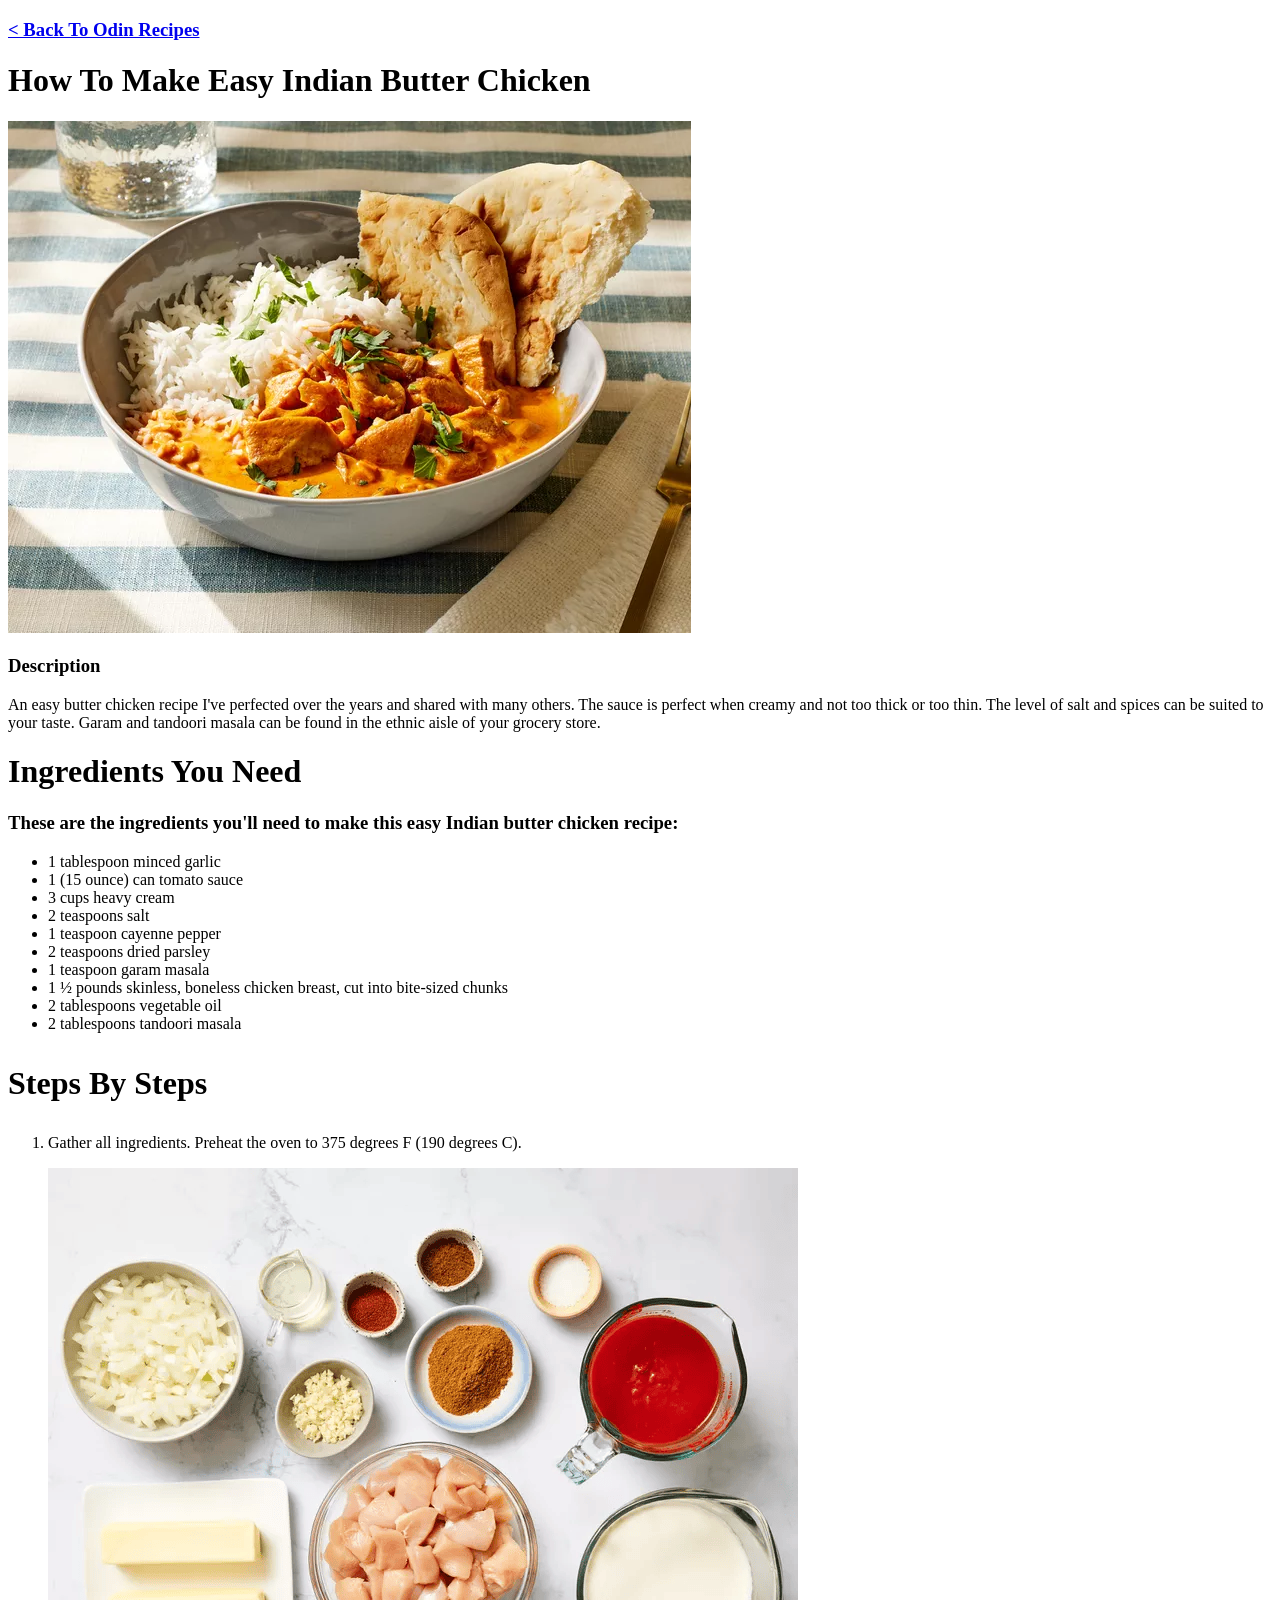
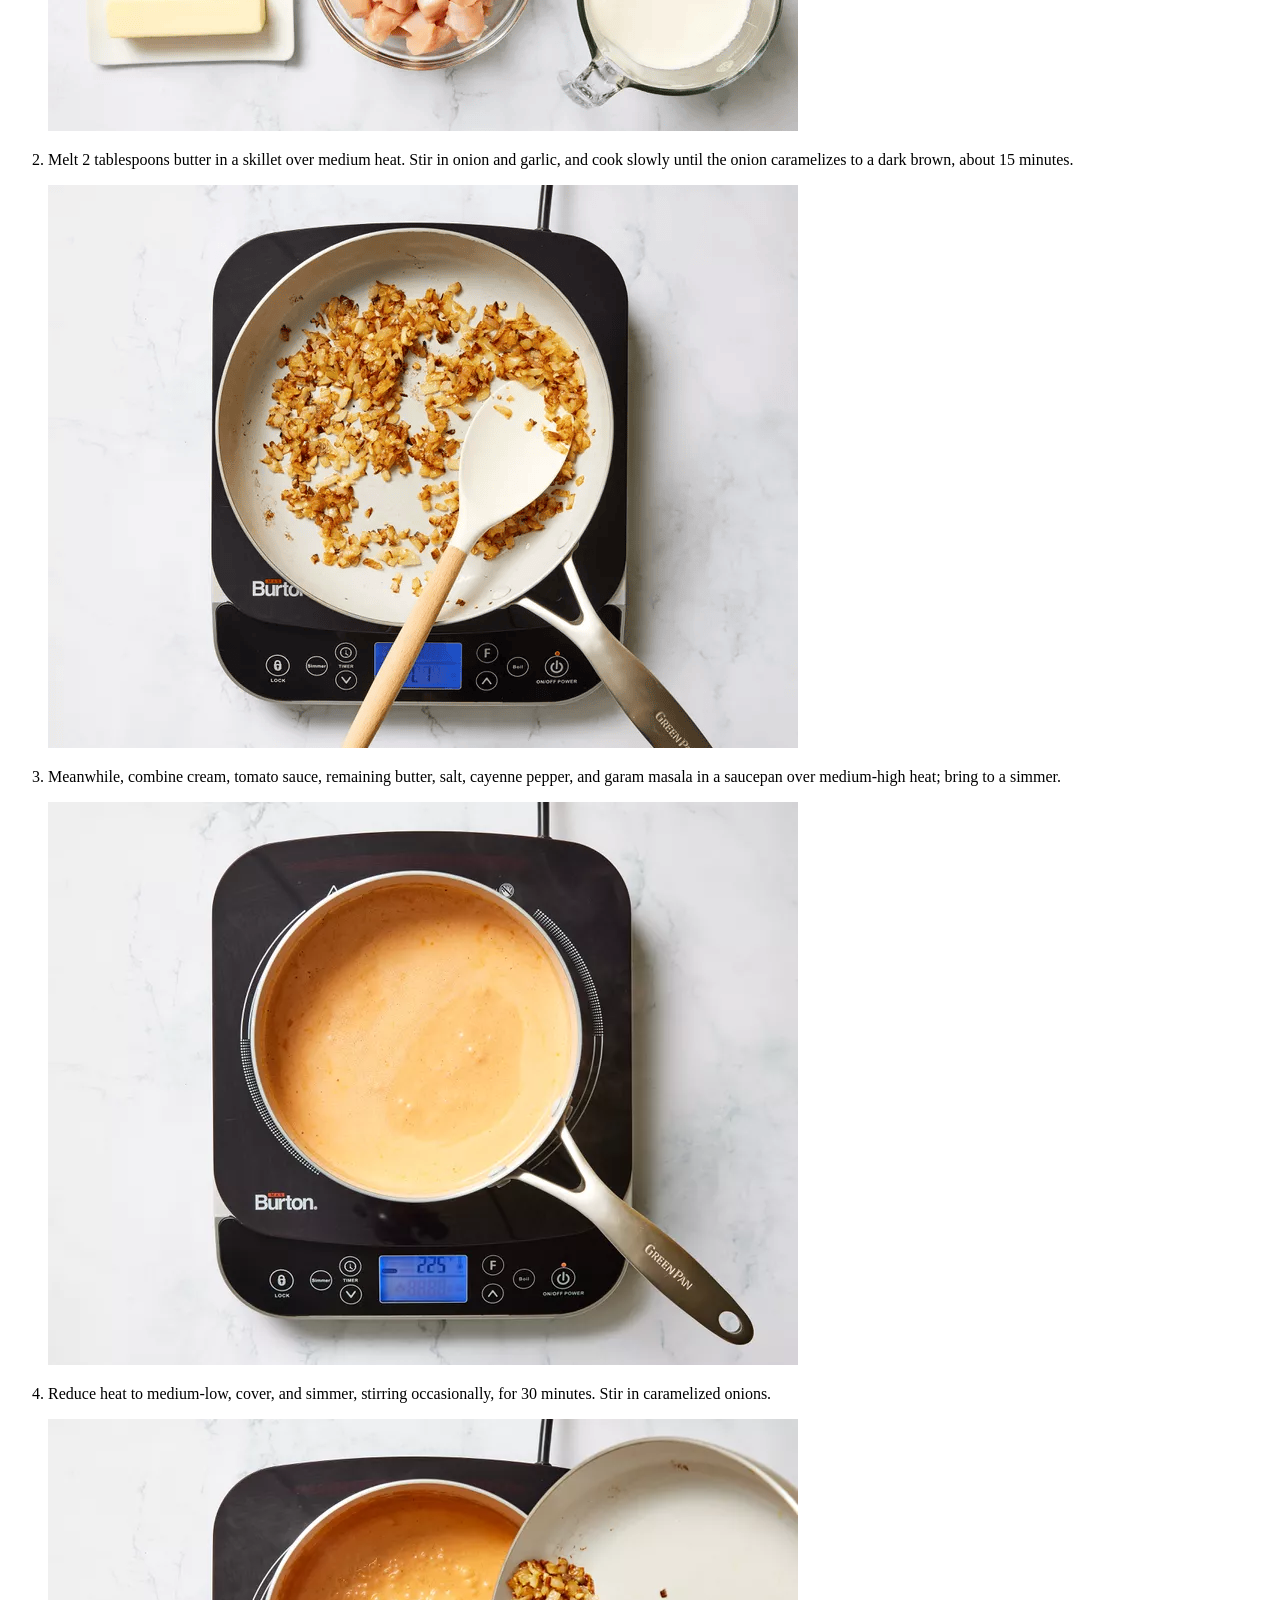
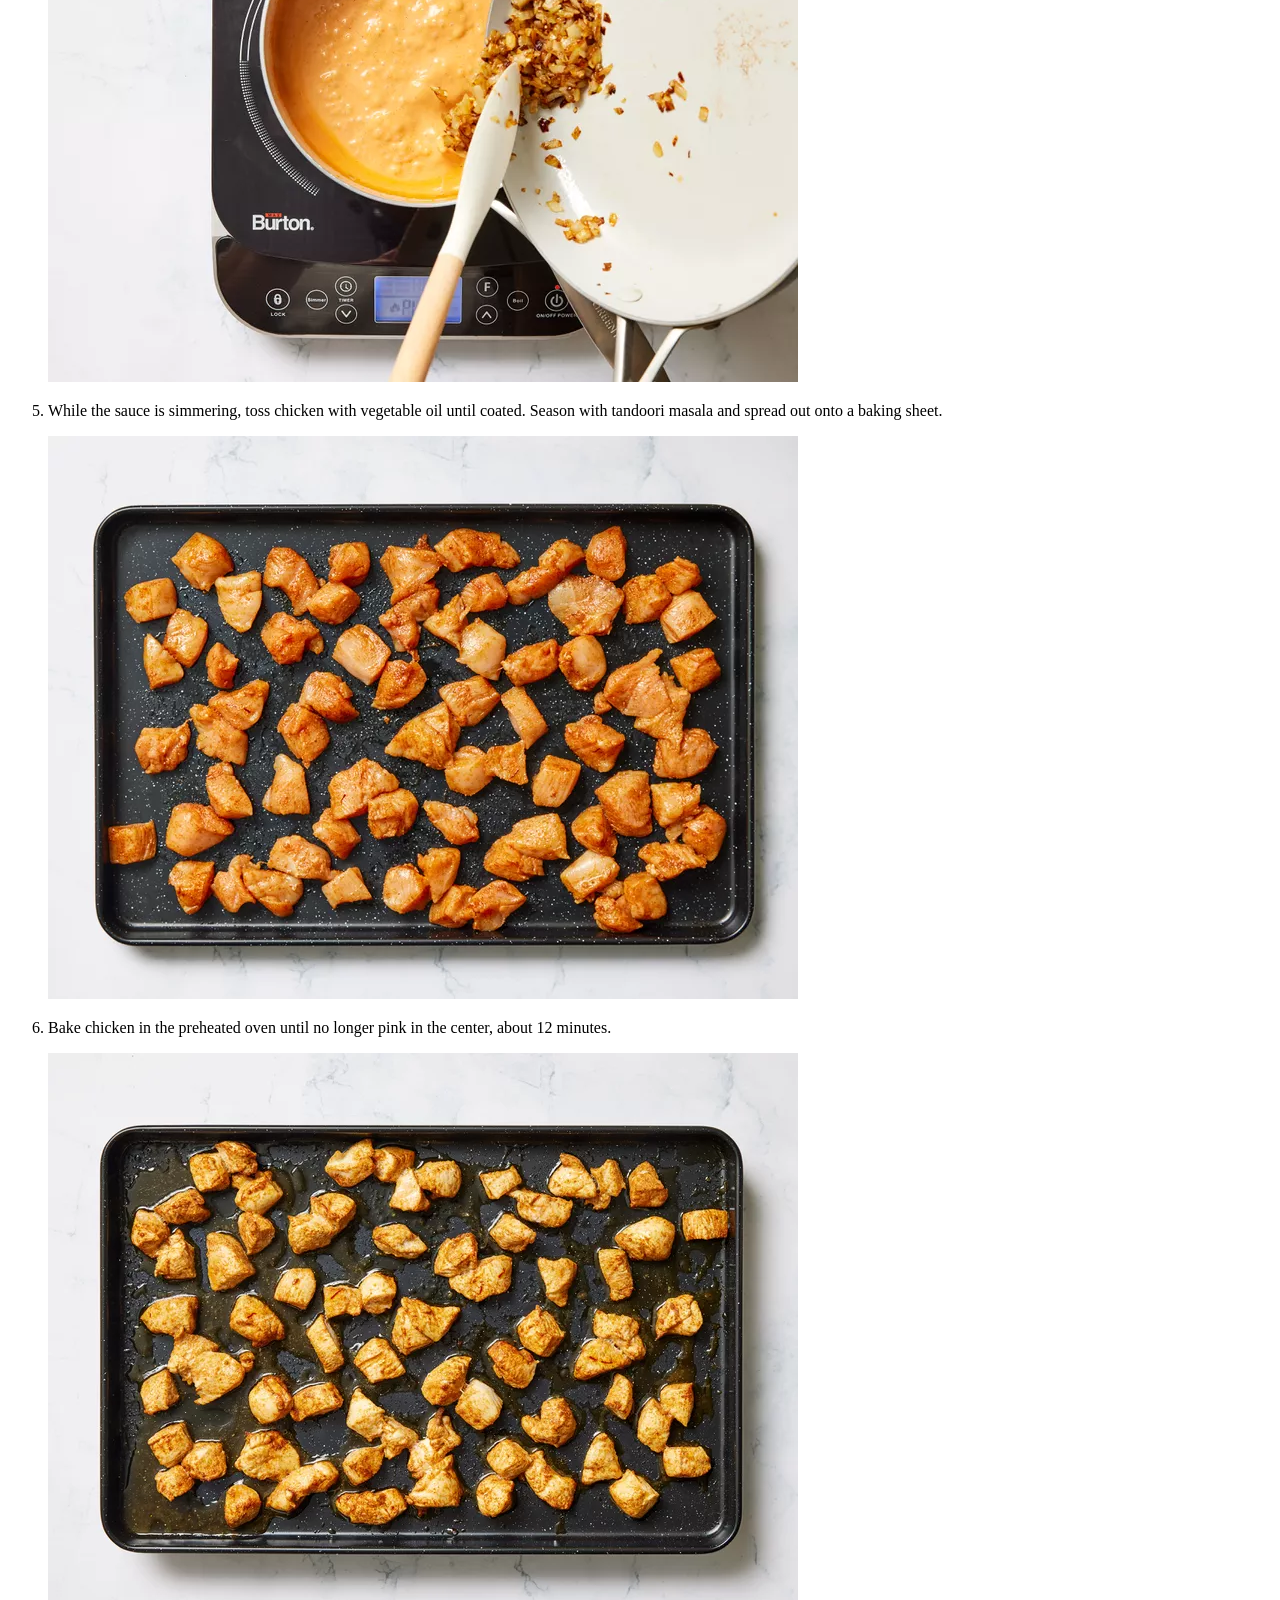
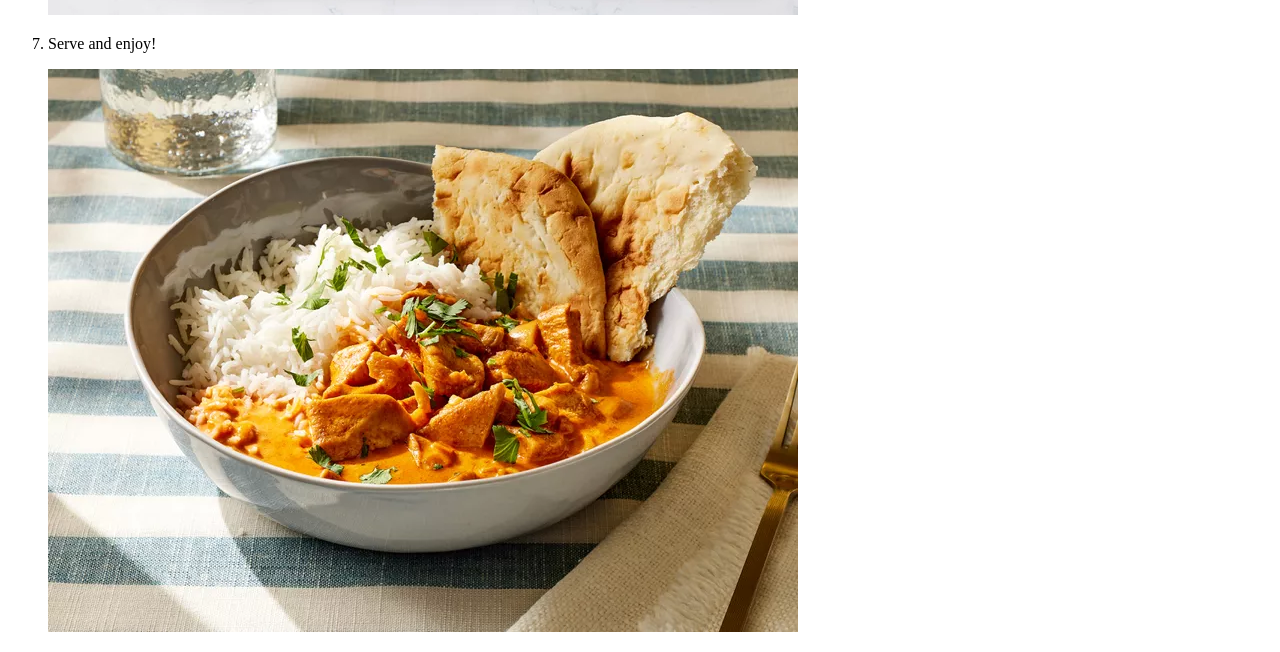
==== recipes/butter-chicken.html @ e6568574 "Odin Recipe" ====
<!DOCTYPE html>

<html>
    <head>
        <h3><a href="../index.html"> < Back To Odin Recipes</a></h3>
        <h1>How To Make Easy Indian Butter Chicken</h1>
        <img src="./Image for Butter Chicken/Intro BC.png">

        <h3>Description</h3>
        <p>An easy butter chicken recipe I've perfected over the years and shared with many others. The sauce is perfect when creamy and not too thick or too thin. The level of salt and spices can be suited to your taste. Garam and tandoori masala can be found in the ethnic aisle of your grocery store.</p> 

    </head>

    <body>
       <p><h1>Ingredients You Need</h1></p>

       <p><h3>These are the ingredients you'll need to make this easy Indian butter chicken recipe:</h3></p>
                <ul>
                    <li>1 tablespoon minced garlic</li>
                    <li>1 (15 ounce) can tomato sauce</li>
                    <li>3 cups heavy cream</li>
                    <li>2 teaspoons salt</li>
                    <li>1 teaspoon cayenne pepper</li>
                    <li>2 teaspoons dried parsley</li>  
                    <li>1 teaspoon garam masala</li>
                    <li>1 ½ pounds skinless, boneless chicken breast, cut into bite-sized chunks</li>
                    <li>2 tablespoons vegetable oil</li>
                    <li>2 tablespoons tandoori masala</li>
                </ul>
        <h1><p>Steps By Steps</p></h1>
        <ol>
            <P><li>Gather all ingredients. Preheat the oven to 375 degrees F (190 degrees C).</li></P>
            <P><img src="./Image for Butter Chicken/Step 1.png"></P>
            <p><li>Melt 2 tablespoons butter in a skillet over medium heat. Stir in onion and garlic, and cook slowly until the onion caramelizes to a dark brown, about 15 minutes.</li></p>
            <P><img src="./Image for Butter Chicken/Step 2.png"></P>
            <p><li>Meanwhile, combine cream, tomato sauce, remaining butter, salt, cayenne pepper, and garam masala in a saucepan over medium-high heat; bring to a simmer.</li></p>
            <P><img src="./Image for Butter Chicken/Step 3.png"></P>
            <p><li>Reduce heat to medium-low, cover, and simmer, stirring occasionally, for 30 minutes. Stir in caramelized onions.</li></p>
            <P><img src="./Image for Butter Chicken/Step 4.png"></P>
            <p><li>While the sauce is simmering, toss chicken with vegetable oil until coated. Season with tandoori masala and spread out onto a baking sheet.</li></p>
            <P><img src="./Image for Butter Chicken/Step 5.png"></P>
            <p><li>Bake chicken in the preheated oven until no longer pink in the center, about 12 minutes.</li></p>
            <P><img src="./Image for Butter Chicken/Step 6.png"></P>
            <p><li>Serve and enjoy!</li></p>
            <P><img src="./Image for Butter Chicken/Step 7.png"></P>
        </ol>
    </body>
</html>
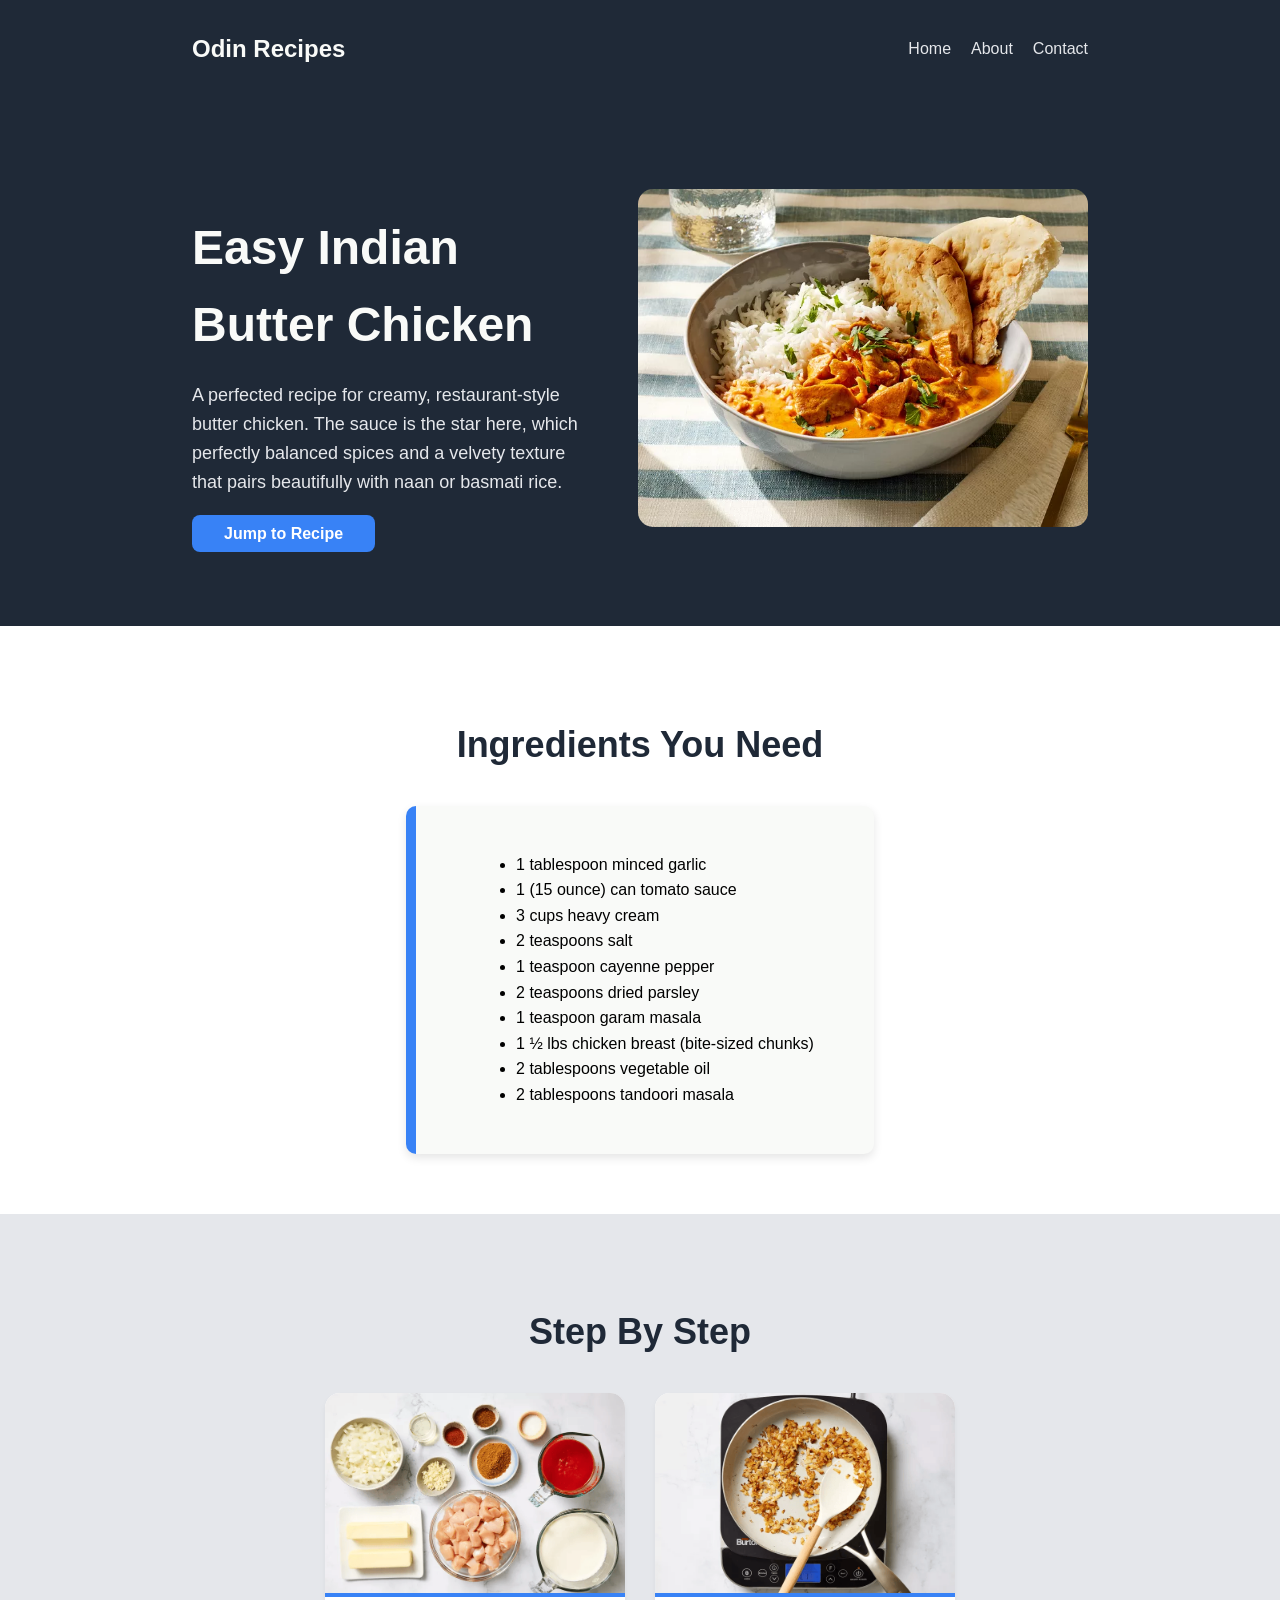
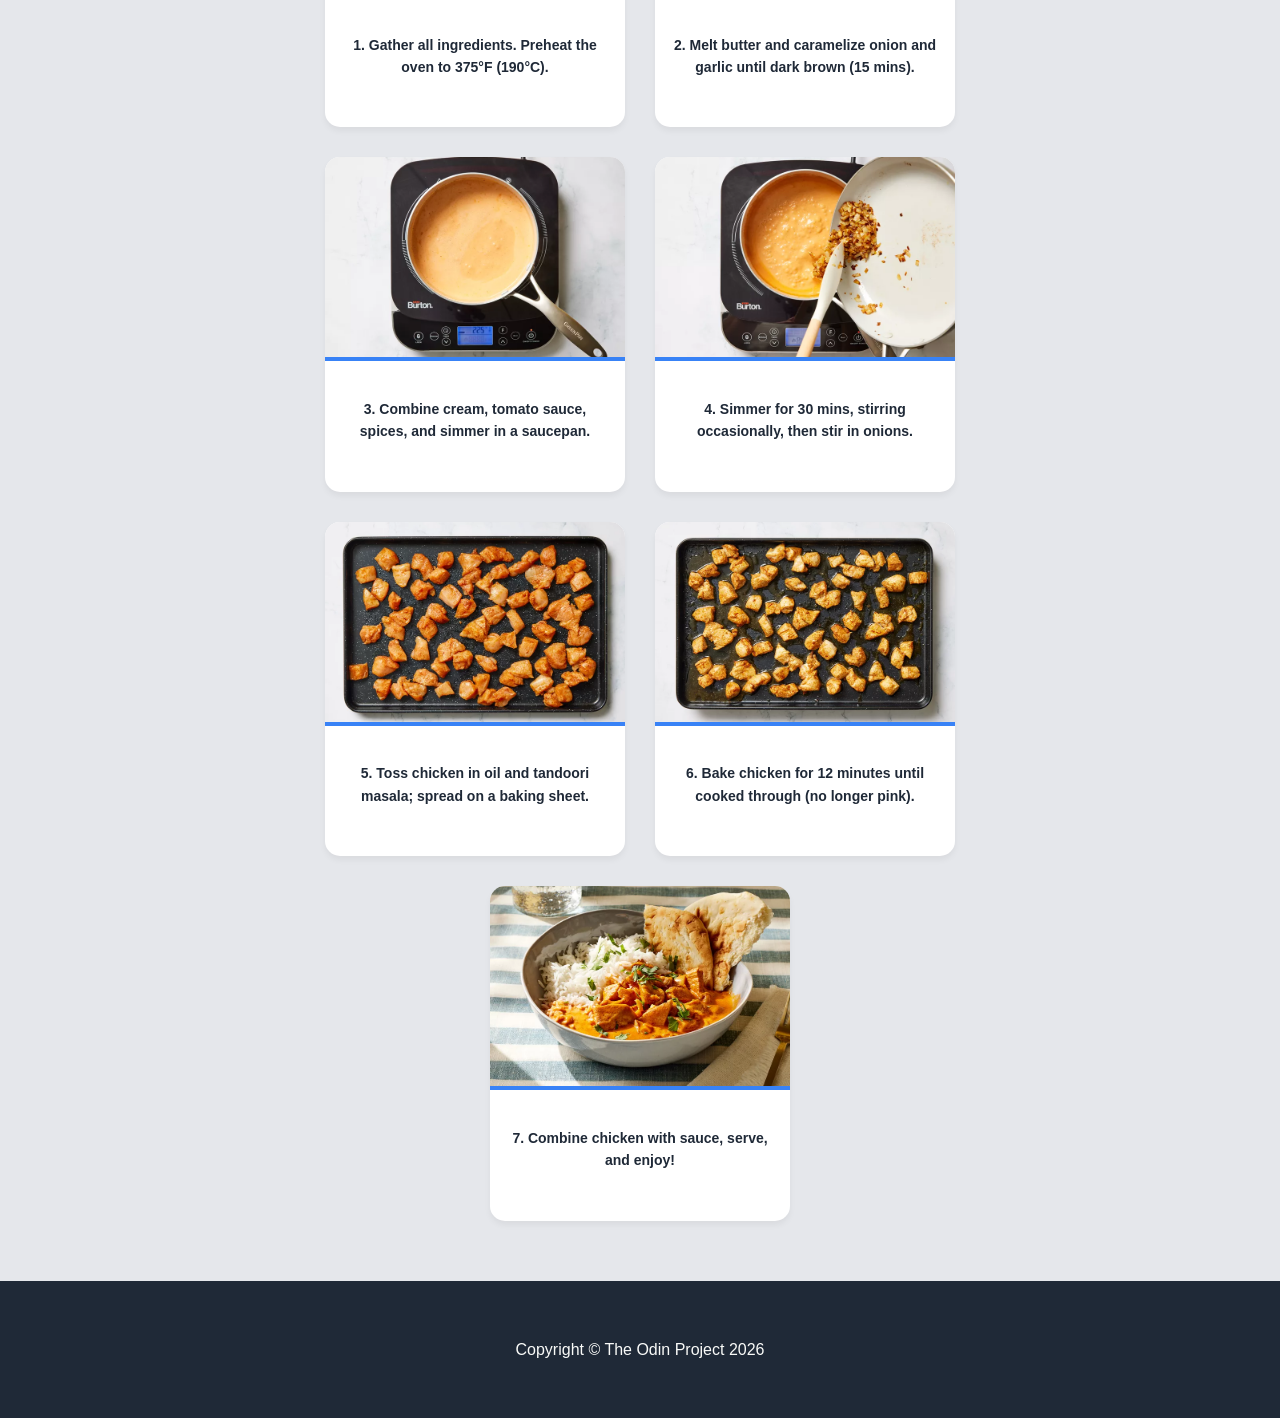
==== commit ce530c68: "added some CSS style with bit a java system for login system" ====
--- a/recipes/butter-chicken.html
+++ b/recipes/butter-chicken.html
@@ -1,48 +1,91 @@
 <!DOCTYPE html>
+<html lang="en">
+<head>
+    <meta charset="UTF-8">
+    <title>Odin Recipes - Butter Chicken</title>
+    <link rel="stylesheet" href="butterchicken.css">
+</head>
+<body>
 
-<html>
-    <head>
-        <h3><a href="../index.html"> < Back To Odin Recipes</a></h3>
-        <h1>How To Make Easy Indian Butter Chicken</h1>
-        <img src="./Image for Butter Chicken/Intro BC.png">
+    <nav class="navbar">
+        <div class="logo">Odin Recipes</div>
+        <ul class="nav-links">
+            <li><a href="../OdinRecipe.html">Home</a></li>
+            <li><a href="#">About</a></li>
+            <li><a href="#">Contact</a></li>
+        </ul>
+    </nav>
 
-        <h3>Description</h3>
-        <p>An easy butter chicken recipe I've perfected over the years and shared with many others. The sauce is perfect when creamy and not too thick or too thin. The level of salt and spices can be suited to your taste. Garam and tandoori masala can be found in the ethnic aisle of your grocery store.</p> 
+    <header class="hero">
+        <div class="hero-content">
+            <h1>Easy Indian Butter Chicken</h1>
+            <p class="hero-text">
+                A perfected recipe for creamy, restaurant-style butter chicken. 
+                The sauce is the star here, which perfectly balanced spices and a velvety 
+                texture that pairs beautifully with naan or basmati rice.
+            </p>
+            <a href="#ingredients" class="btn-signup">Jump to Recipe</a>
+        </div>
+        <div class="hero-image">
+            <img src="./Image for Butter Chicken/Intro BC.png" alt="Butter Chicken">
+        </div>
+    </header>
 
-    </head>
+    <section id="ingredients" class="white-section">
+        <h2 class="section-title">Ingredients You Need</h2>
+        <div class="ingredients-list">
+            <ul>
+                <li>1 tablespoon minced garlic</li>
+                <li>1 (15 ounce) can tomato sauce</li>
+                <li>3 cups heavy cream</li>
+                <li>2 teaspoons salt</li>
+                <li>1 teaspoon cayenne pepper</li>
+                <li>2 teaspoons dried parsley</li>  
+                <li>1 teaspoon garam masala</li>
+                <li>1 ½ lbs chicken breast (bite-sized chunks)</li>
+                <li>2 tablespoons vegetable oil</li>
+                <li>2 tablespoons tandoori masala</li>
+            </ul>
+        </div>
+    </section>
 
-    <body>
-       <p><h1>Ingredients You Need</h1></p>
+    <section class="grey-section">
+        <h2 class="section-title">Step By Step</h2>
+        <div class="steps-grid">
+            <div class="step-card">
+                <img src="./Image for Butter Chicken/Step 1.png" alt="Step 1">
+                <p>1. Gather all ingredients. Preheat the oven to 375°F (190°C).</p>
+            </div>
+            <div class="step-card">
+                <img src="./Image for Butter Chicken/Step 2.png" alt="Step 2">
+                <p>2. Melt butter and caramelize onion and garlic until dark brown (15 mins).</p>
+            </div>
+            <div class="step-card">
+                <img src="./Image for Butter Chicken/Step 3.png" alt="Step 3">
+                <p>3. Combine cream, tomato sauce, spices, and simmer in a saucepan.</p>
+            </div>
+            <div class="step-card">
+                <img src="./Image for Butter Chicken/Step 4.png" alt="Step 4">
+                <p>4. Simmer for 30 mins, stirring occasionally, then stir in onions.</p>
+            </div>
+            <div class="step-card">
+                <img src="./Image for Butter Chicken/Step 5.png" alt="Step 5">
+                <p>5. Toss chicken in oil and tandoori masala; spread on a baking sheet.</p>
+            </div>
+            <div class="step-card">
+                <img src="./Image for Butter Chicken/Step 6.png" alt="Step 6">
+                <p>6. Bake chicken for 12 minutes until cooked through (no longer pink).</p>
+            </div>
+            <div class="step-card">
+                <img src="./Image for Butter Chicken/Step 7.png" alt="Step 7">
+                <p>7. Combine chicken with sauce, serve, and enjoy!</p>
+            </div>
+        </div>
+    </section>
 
-       <p><h3>These are the ingredients you'll need to make this easy Indian butter chicken recipe:</h3></p>
-                <ul>
-                    <li>1 tablespoon minced garlic</li>
-                    <li>1 (15 ounce) can tomato sauce</li>
-                    <li>3 cups heavy cream</li>
-                    <li>2 teaspoons salt</li>
-                    <li>1 teaspoon cayenne pepper</li>
-                    <li>2 teaspoons dried parsley</li>  
-                    <li>1 teaspoon garam masala</li>
-                    <li>1 ½ pounds skinless, boneless chicken breast, cut into bite-sized chunks</li>
-                    <li>2 tablespoons vegetable oil</li>
-                    <li>2 tablespoons tandoori masala</li>
-                </ul>
-        <h1><p>Steps By Steps</p></h1>
-        <ol>
-            <P><li>Gather all ingredients. Preheat the oven to 375 degrees F (190 degrees C).</li></P>
-            <P><img src="./Image for Butter Chicken/Step 1.png"></P>
-            <p><li>Melt 2 tablespoons butter in a skillet over medium heat. Stir in onion and garlic, and cook slowly until the onion caramelizes to a dark brown, about 15 minutes.</li></p>
-            <P><img src="./Image for Butter Chicken/Step 2.png"></P>
-            <p><li>Meanwhile, combine cream, tomato sauce, remaining butter, salt, cayenne pepper, and garam masala in a saucepan over medium-high heat; bring to a simmer.</li></p>
-            <P><img src="./Image for Butter Chicken/Step 3.png"></P>
-            <p><li>Reduce heat to medium-low, cover, and simmer, stirring occasionally, for 30 minutes. Stir in caramelized onions.</li></p>
-            <P><img src="./Image for Butter Chicken/Step 4.png"></P>
-            <p><li>While the sauce is simmering, toss chicken with vegetable oil until coated. Season with tandoori masala and spread out onto a baking sheet.</li></p>
-            <P><img src="./Image for Butter Chicken/Step 5.png"></P>
-            <p><li>Bake chicken in the preheated oven until no longer pink in the center, about 12 minutes.</li></p>
-            <P><img src="./Image for Butter Chicken/Step 6.png"></P>
-            <p><li>Serve and enjoy!</li></p>
-            <P><img src="./Image for Butter Chicken/Step 7.png"></P>
-        </ol>
-    </body>
+    <footer class="footer">
+        <p>Copyright © The Odin Project 2026</p>
+    </footer>
+
+</body>
 </html>
--- a/recipes/butterchicken.css
+++ b/recipes/butterchicken.css
@@ -0,0 +1,134 @@
+body {
+    font-family: 'Roboto', sans-serif;
+    margin: 0;
+    line-height: 1.6;
+}
+
+.navbar {
+    background-color: #1f2937;
+    display: flex;
+    justify-content: space-between;
+    align-items: center;
+    padding: 20px 15%;
+}
+
+.logo {
+    color: #f9faf8;
+    font-size: 24px;
+    font-weight: bold;
+}
+
+.nav-links {
+    list-style: none;
+    display: flex;
+    gap: 20px;
+}
+
+.nav-links a {
+    color: #e5e7eb;
+    text-decoration: none;
+}
+
+.hero {
+    background-color: #1f2937;
+    color: #f9faf8;
+    display: flex;
+    padding: 80px 15%;
+    align-items: center;
+    gap: 50px;
+}
+
+.hero-content {
+    flex: 1;
+}
+
+.hero-content h1 {
+    font-size: 48px;
+    font-weight: 900;
+    margin-bottom: 8px;
+}
+
+.hero-text {
+    font-size: 18px;
+    color: #e5e7eb;
+    margin-bottom: 24px;
+}
+
+.hero-image img {
+    width: 450px;
+    border-radius: 15px;
+}
+
+.btn-signup {
+    background-color: #3882f6;
+    color: white;
+    padding: 10px 32px;
+    border-radius: 8px;
+    text-decoration: none;
+    font-weight: bold;
+}
+
+.white-section {
+    padding: 60px 15%;
+    text-align: center;
+}
+
+.section-title {
+    font-size: 36px;
+    font-weight: 900;
+    color: #1f2937;
+    margin-bottom: 32px;
+}
+
+.ingredients-list {
+    text-align: left;
+    display: inline-block;
+    background: #f9faf8;
+    padding: 30px 60px;
+    border-radius: 10px;
+    border-left: 10px solid #3882f6;
+    box-shadow: 0 4px 10px rgba(0, 0, 0, 0.1);
+}
+
+.grey-section {
+    background-color: #e5e7eb;
+    padding: 60px 15%;
+    text-align: center;
+}
+
+.steps-grid {
+    display: flex;
+    flex-wrap: wrap;
+    justify-content: center;
+    gap: 30px;
+}
+
+.step-card {
+    width: 300px;
+    background: white;
+    padding-bottom: 20px;
+    border-radius: 15px;
+    overflow: hidden;
+    box-shadow: 0 4px 6px rgba(0,0,0,0.05)
+}
+
+.step-card img {
+    width: 100%;
+    height: 200px;
+    object-fit: cover;
+    border-bottom: 4px solid #3882f6;
+}
+
+.step-card p {
+    padding: 15px;
+    font-size: 14px;
+    color: #1f2937;
+    font-weight: bold;
+}
+
+.footer {
+    background-color: #1f2937;
+    color: #f9faf8;
+    text-align: center;
+    padding: 40px;
+}
